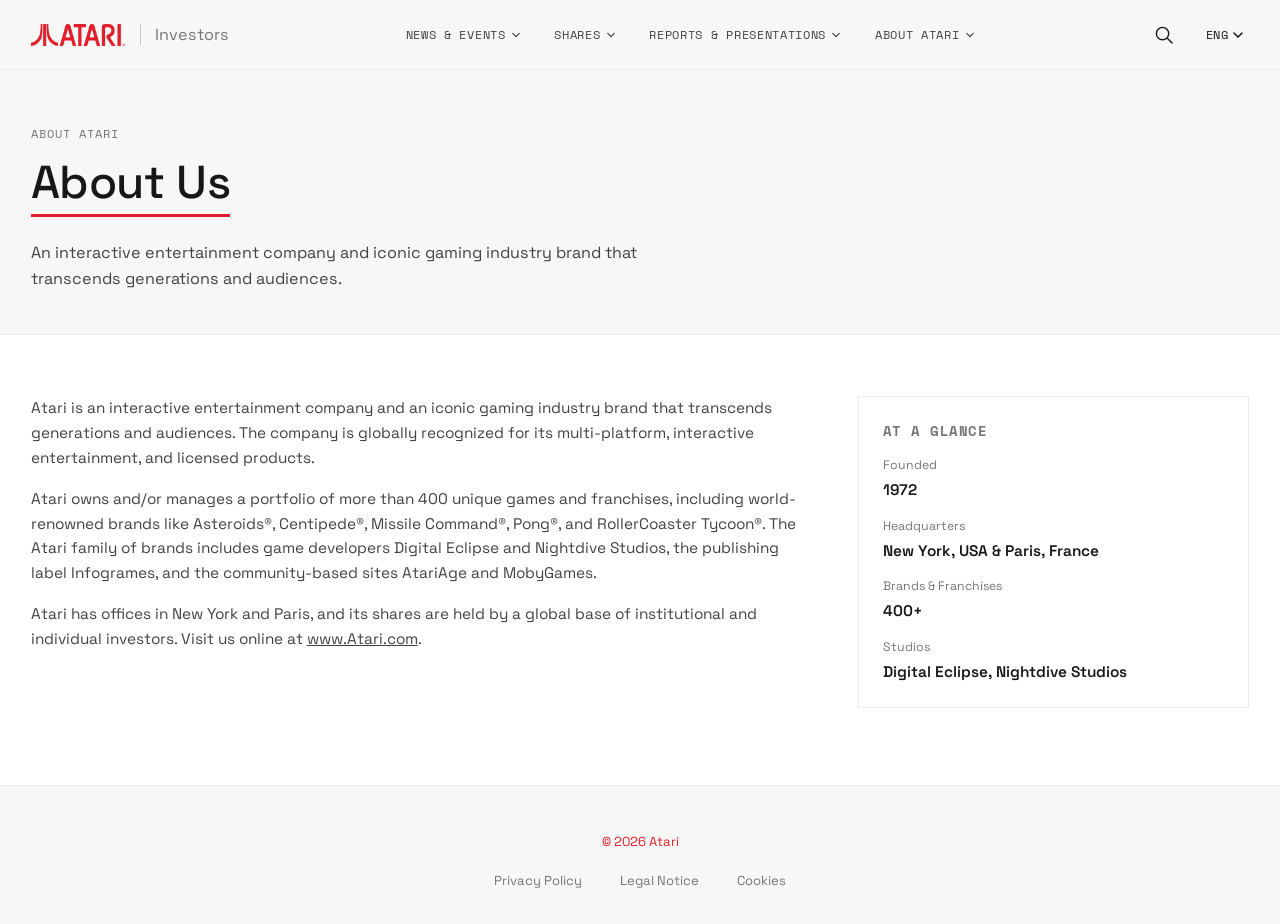
==== about-us.html @ 707bcf13 "Build out all nav destination pages, add interactive charts, and fix hero logo - Fixes the hero logo" ====
<!DOCTYPE html>
<html lang="en">
<head>
<meta charset="UTF-8">
<meta name="viewport" content="width=device-width, initial-scale=1">
<title>About Us | Atari Investors</title>
<meta name="description" content="About Atari — company overview, brands, and history.">
<link rel="preconnect" href="https://fonts.googleapis.com">
<link href="https://fonts.googleapis.com/css2?family=Space+Grotesk:wght@400;500;600&family=Space+Mono&display=swap" rel="stylesheet">
<link rel="stylesheet" href="assets/css/styles.css">
</head>
<body>

<header class="site-header" data-include="assets/partials/header.html"></header>

<main>
  <section class="page-banner">
    <div class="container">
      <p class="overline page-banner__eyebrow">About Atari</p>
      <h1>About Us</h1>
      <p class="lede">An interactive entertainment company and iconic gaming industry brand that transcends generations and audiences.</p>
    </div>
  </section>

  <section class="page-content">
    <div class="container content-grid">
      <div>
        <p>
          Atari is an interactive entertainment company and an iconic gaming industry brand that transcends
          generations and audiences. The company is globally recognized for its multi-platform, interactive
          entertainment, and licensed products.
        </p>
        <p>
          Atari owns and/or manages a portfolio of more than 400 unique games and franchises, including
          world-renowned brands like Asteroids&reg;, Centipede&reg;, Missile Command&reg;, Pong&reg;, and
          RollerCoaster Tycoon&reg;. The Atari family of brands includes game developers Digital Eclipse and
          Nightdive Studios, the publishing label Infogrames, and the community-based sites AtariAge and
          MobyGames.
        </p>
        <p>
          Atari has offices in New York and Paris, and its shares are held by a global base of institutional and
          individual investors. Visit us online at <a href="https://www.atari.com" target="_blank" rel="noopener">www.Atari.com</a>.
        </p>
      </div>
      <aside>
        <div class="info-card">
          <h3>At a Glance</h3>
          <dl>
            <dt>Founded</dt>
            <dd>1972</dd>
            <dt>Headquarters</dt>
            <dd>New York, USA &amp; Paris, France</dd>
            <dt>Brands &amp; Franchises</dt>
            <dd>400+</dd>
            <dt>Studios</dt>
            <dd>Digital Eclipse, Nightdive Studios</dd>
          </dl>
        </div>
      </aside>
    </div>
  </section>
</main>

<footer class="site-footer" data-include="assets/partials/footer.html"></footer>

<script src="assets/js/include.js"></script>
<script src="assets/js/main.js"></script>
</body>
</html>
---- assets/css/styles.css ----
/* ==========================================================================
   Atari Investor Relations — styles
   Tokens and rules sourced from the Atari.com Web Style Reference:
   Space Grotesk (body/headings, weight 500) + Space Mono (overlines/mono),
   black/white/grey carry layout, red is an accent (CTA/hover/live/sale),
   pill-shaped interactive elements (buttons 50px, inputs 40px, badges 4rem),
   square-cornered content cards, red-on-hover as the house interaction.
   ========================================================================== */

:root {
  --color-atari-red: #E01E2B;
  --color-black: #121212;
  --color-white: #FFFFFF;
  --color-off-white: #F7F7F5;
  --color-grey-100: #F5F5F5;
  --color-grey-150: #EDEDED;
  --color-grey-200: #C5C5C5;
  --color-grey-300: #666666;
  --color-grey-400: #2D2D2D;
  --color-grey-500: #757575;
  --color-grey-700: #424242;
  --color-ink: #171717;
  --color-gain: #1A7F37;
  --color-loss: #E01E2B;

  --font-body: 'Space Grotesk', sans-serif;
  --font-mono: 'Space Mono', monospace;

  --ease-house: cubic-bezier(0.22, 1, 0.36, 1);
  --max-width: 1600px;
}

* { box-sizing: border-box; }

html { font-size: clamp(15px, 10px + 0.42vw, 18px); }

body {
  margin: 0;
  font-family: var(--font-body);
  color: var(--color-ink);
  background: var(--color-white);
  line-height: 1.6;
  -webkit-font-smoothing: antialiased;
}

a { color: inherit; }

img { max-width: 100%; display: block; }

.container {
  max-width: var(--max-width);
  margin: 0 auto;
  padding: 0 2rem;
}

.overline {
  font-family: var(--font-mono);
  text-transform: uppercase;
  letter-spacing: 0.08em;
  font-size: 0.8125rem;
}

/* ---------------------------------- Header ------------------------------- */

.site-header {
  position: sticky;
  top: 0;
  z-index: 100;
  background: var(--color-off-white);
  border-bottom: 1px solid var(--color-grey-150);
}

.site-header__bar {
  max-width: var(--max-width);
  margin: 0 auto;
  padding: 0 2rem;
  display: flex;
  align-items: center;
  justify-content: space-between;
  height: 4.5rem;
  gap: 2rem;
}

.logo {
  display: flex;
  align-items: center;
  gap: 0.6rem;
  text-decoration: none;
  flex: 0 0 auto;
}

.logo__img { height: 22px; width: auto; }

.logo__divider {
  width: 1px;
  height: 1.4rem;
  background: var(--color-grey-200);
  margin: 0 0.35rem;
}

.logo__sub {
  font-size: 1.05rem;
  color: var(--color-grey-500);
  font-weight: 400;
}

.primary-nav {
  display: flex;
  align-items: center;
  gap: 2.25rem;
  flex: 1 1 auto;
  justify-content: center;
}

.primary-nav__item { position: static; }

.primary-nav__link {
  display: flex;
  align-items: center;
  gap: 0.4rem;
  background: none;
  border: 0;
  cursor: pointer;
  font-family: var(--font-mono);
  font-size: 0.75rem;
  letter-spacing: 0.06em;
  text-transform: uppercase;
  color: var(--color-grey-700);
  text-decoration: none;
  padding: 1.6rem 0;
  transition: color 0.3s var(--ease-house);
}

.primary-nav__link:hover,
.primary-nav__item.is-open .primary-nav__link {
  color: var(--color-atari-red);
}

.primary-nav__link .chev {
  width: 8px;
  height: 8px;
  transition: transform 0.3s var(--ease-house);
}

.primary-nav__item.is-open .chev { transform: rotate(180deg); }

.header-actions {
  display: flex;
  align-items: center;
  gap: 1.5rem;
  flex: 0 0 auto;
}

.icon-btn {
  background: none;
  border: 0;
  cursor: pointer;
  color: var(--color-ink);
  display: inline-flex;
  padding: 0.25rem;
  transition: color 0.3s var(--ease-house);
}

.icon-btn:hover { color: var(--color-atari-red); }

.lang-toggle {
  position: relative;
}

.lang-toggle__btn {
  background: none;
  border: 0;
  cursor: pointer;
  font-family: var(--font-mono);
  font-size: 0.75rem;
  letter-spacing: 0.06em;
  color: var(--color-ink);
  display: flex;
  align-items: center;
  gap: 0.3rem;
}

.lang-toggle__btn:hover { color: var(--color-atari-red); }

/* Mega menu panel */
.mega-menu {
  position: absolute;
  left: 0;
  top: 100%;
  width: 100%;
  background: var(--color-off-white);
  border-top: 1px solid var(--color-grey-150);
  border-bottom: 1px solid var(--color-grey-150);
  box-shadow: 0 12px 24px -12px rgba(0,0,0,0.12);
  opacity: 0;
  visibility: hidden;
  transform: translateY(-6px);
  transition: opacity 0.25s var(--ease-house), transform 0.25s var(--ease-house), visibility 0.25s;
}

.primary-nav__item.is-open .mega-menu {
  opacity: 1;
  visibility: visible;
  transform: translateY(0);
}

.mega-menu__inner {
  max-width: var(--max-width);
  margin: 0 auto;
  padding: 0.5rem 2rem 1rem;
}

.mega-menu__link {
  display: flex;
  align-items: center;
  justify-content: space-between;
  padding: 1rem 0;
  text-decoration: none;
  color: var(--color-ink);
  border-bottom: 1px solid var(--color-grey-150);
  font-size: 0.95rem;
  transition: color 0.3s var(--ease-house), padding-left 0.3s var(--ease-house);
}

.mega-menu__link:hover,
.mega-menu__link.is-current {
  color: var(--color-atari-red);
  padding-left: 0.35rem;
}

.mega-menu__link:last-child { border-bottom: 0; }

.mega-menu__link .chev-right { width: 7px; height: 7px; flex: 0 0 auto; }

.mega-menu__sub .mega-menu__link {
  padding-left: 1.25rem;
  color: var(--color-grey-500);
}

.lang-panel {
  position: absolute;
  right: 0;
  top: calc(100% + 1px);
  min-width: 220px;
  background: var(--color-off-white);
  border: 1px solid var(--color-grey-150);
  box-shadow: 0 12px 24px -12px rgba(0,0,0,0.15);
  opacity: 0;
  visibility: hidden;
  transform: translateY(-6px);
  transition: opacity 0.25s var(--ease-house), transform 0.25s var(--ease-house), visibility 0.25s;
}

.lang-toggle.is-open .lang-panel {
  opacity: 1;
  visibility: visible;
  transform: translateY(0);
}

.lang-panel__option {
  display: block;
  width: 100%;
  text-align: left;
  padding: 0.9rem 1.25rem;
  border: 0;
  background: none;
  cursor: pointer;
  font-family: var(--font-body);
  font-size: 0.95rem;
  border-bottom: 1px solid var(--color-grey-150);
}

.lang-panel__option:last-child { border-bottom: 0; }

.lang-panel__option.is-active {
  background: var(--color-black);
  color: var(--color-white);
}

.lang-panel__option:not(.is-active):hover { color: var(--color-atari-red); }

/* Hamburger toggle (mobile) */

.nav-toggle {
  display: none;
  flex-direction: column;
  justify-content: center;
  align-items: flex-end;
  gap: 5px;
  width: 26px;
  height: 20px;
  background: none;
  border: 0;
  cursor: pointer;
  padding: 0;
}

.nav-toggle span {
  display: block;
  width: 100%;
  height: 2px;
  background: var(--color-ink);
  transition: transform 0.3s var(--ease-house), opacity 0.3s var(--ease-house), width 0.3s var(--ease-house);
}

.nav-toggle[aria-expanded="true"] span:nth-child(1) { transform: translateY(7px) rotate(45deg); width: 100%; }
.nav-toggle[aria-expanded="true"] span:nth-child(2) { opacity: 0; }
.nav-toggle[aria-expanded="true"] span:nth-child(3) { transform: translateY(-7px) rotate(-45deg); width: 100%; }

/* Mobile nav drawer */

.mobile-nav {
  display: none;
}

.mobile-nav__inner {
  max-width: var(--max-width);
  margin: 0 auto;
  padding: 0.5rem 2rem 2rem;
}

.mobile-nav__item,
.mobile-nav__subitem {
  border-bottom: 1px solid var(--color-grey-150);
}

.mobile-nav__subitem { border-bottom: 0; }

.mobile-nav__item > summary,
.mobile-nav__subitem > summary {
  cursor: pointer;
  list-style: none;
  padding: 1.1rem 0;
  font-family: var(--font-mono);
  font-size: 0.8rem;
  letter-spacing: 0.06em;
  text-transform: uppercase;
  display: flex;
  align-items: center;
  justify-content: space-between;
  color: var(--color-grey-700);
}

.mobile-nav__item > summary::-webkit-details-marker,
.mobile-nav__subitem > summary::-webkit-details-marker { display: none; }

.mobile-nav__item > summary::after,
.mobile-nav__subitem > summary::after {
  content: '';
  width: 8px;
  height: 8px;
  border-right: 1.5px solid currentColor;
  border-bottom: 1.5px solid currentColor;
  transform: rotate(45deg);
  transition: transform 0.3s var(--ease-house);
  flex: 0 0 auto;
}

.mobile-nav__item[open] > summary,
.mobile-nav__subitem[open] > summary { color: var(--color-atari-red); }

.mobile-nav__item[open] > summary::after,
.mobile-nav__subitem[open] > summary::after { transform: rotate(225deg); }

.mobile-nav__panel {
  display: flex;
  flex-direction: column;
  padding-bottom: 0.75rem;
}

.mobile-nav__panel a,
.mobile-nav__lang {
  padding: 0.75rem 0;
  text-decoration: none;
  color: var(--color-ink);
  font-size: 0.95rem;
  border: 0;
  background: none;
  text-align: left;
  cursor: pointer;
  font-family: var(--font-body);
}

.mobile-nav__panel--sub a { padding-left: 1.25rem; color: var(--color-grey-500); }

.mobile-nav__lang.is-active { color: var(--color-atari-red); font-weight: 600; }

@media (hover: hover) {
  .mobile-nav__panel a:hover,
  .mobile-nav__lang:hover { color: var(--color-atari-red); }
}

/* ---------------------------------- Hero --------------------------------- */

.hero {
  background: var(--color-off-white);
  position: relative;
  overflow: hidden;
}

.hero__inner {
  max-width: var(--max-width);
  margin: 0 auto;
  padding: 4rem 2rem 3rem;
  display: grid;
  grid-template-columns: 1.1fr 0.9fr;
  align-items: center;
  gap: 2rem;
}

.hero__eyebrow {
  color: var(--color-grey-500);
  margin: 0 0 0.75rem;
}

.hero h1 {
  font-size: clamp(2.5rem, 2rem + 3vw, 4.5rem);
  font-weight: 500;
  line-height: 1.02;
  letter-spacing: -0.01em;
  margin: 0 0 1.25rem;
}

.hero p.lede {
  font-size: 1.15rem;
  color: var(--color-grey-700);
  max-width: 32ch;
  margin: 0;
}

.hero__mark { justify-self: center; }
.hero__mark img { width: 100%; max-width: 460px; height: auto; }

/* ---------------------------------- Mission ------------------------------ */

.mission {
  background: var(--color-black);
  color: var(--color-white);
  padding: 4rem 0;
}

.mission__inner {
  max-width: var(--max-width);
  margin: 0 auto;
  padding: 0 2rem;
  display: grid;
  grid-template-columns: 0.9fr 2fr;
  gap: 2rem;
  align-items: start;
}

.mission h2 {
  font-size: 2rem;
  font-weight: 500;
  margin: 0;
}

.mission p {
  margin: 0;
  color: var(--color-grey-200);
  font-size: 1rem;
}

.mission a { color: var(--color-white); text-decoration: underline; transition: color 0.3s var(--ease-house); }
.mission a:hover { color: var(--color-atari-red); }

/* ---------------------------------- Sections ------------------------------ */

section.block { padding: 5rem 0; }

.section-heading {
  font-size: 2rem;
  font-weight: 500;
  margin: 0 0 2.5rem;
  letter-spacing: -0.01em;
}

/* Financial results */

.financial-results__grid {
  display: grid;
  grid-template-columns: 1fr 1fr;
  gap: 2rem;
  align-items: stretch;
}

.financial-results__media img,
.financial-results__media .placeholder {
  width: 100%;
  height: 320px;
  background: var(--color-grey-200);
  object-fit: cover;
}

.financial-results__quote {
  font-style: italic;
  color: var(--color-grey-700);
  margin: 1.25rem 0 0.5rem;
  font-size: 1rem;
  line-height: 1.5;
}

.financial-results__quote-author {
  font-style: normal;
  font-weight: 600;
  display: block;
  margin-top: 0.25rem;
}

.panel-red {
  background: var(--color-atari-red);
  color: var(--color-white);
  padding: 2.25rem 2rem;
  display: flex;
  flex-direction: column;
  justify-content: space-between;
}

.panel-red ul {
  margin: 0 0 1.5rem;
  padding-left: 1.1rem;
  font-size: 0.95rem;
  line-height: 1.7;
}

.panel-red ul li { margin-bottom: 0.75rem; }
.panel-red ul li:last-child { margin-bottom: 0; }

.doc-link {
  display: flex;
  align-items: center;
  gap: 0.6rem;
  text-decoration: none;
  color: inherit;
  font-family: var(--font-mono);
  font-size: 0.75rem;
  letter-spacing: 0.05em;
  text-transform: uppercase;
  padding: 0.75rem 0;
  border-top: 1px solid rgba(255,255,255,0.25);
  transition: opacity 0.3s var(--ease-house);
}

.doc-link:first-of-type { border-top: 1px solid rgba(255,255,255,0.25); margin-top: 0.5rem; }
.doc-link:hover { opacity: 0.75; }
.doc-link svg { flex: 0 0 auto; }

.panel-red .doc-link { border-top-color: rgba(255,255,255,0.3); }

/* Investor updates cards */

.news-grid {
  display: grid;
  grid-template-columns: repeat(2, 1fr);
  gap: 2.5rem;
}

.news-card__tag {
  color: var(--color-atari-red);
  font-family: var(--font-mono);
  font-size: 0.75rem;
  letter-spacing: 0.06em;
  text-transform: uppercase;
  display: block;
  margin-bottom: 0.5rem;
}

.news-card__title {
  font-size: 1.15rem;
  font-weight: 600;
  text-transform: uppercase;
  margin: 0 0 0.4rem;
}

.news-card__date {
  font-family: var(--font-mono);
  font-size: 0.75rem;
  color: var(--color-grey-500);
  display: block;
  margin-bottom: 1rem;
}

.news-card__media {
  height: 260px;
  background: var(--color-grey-200);
  margin-bottom: 1.25rem;
}

.news-card__body {
  color: var(--color-ink);
  font-size: 0.95rem;
  margin: 0 0 1rem;
}

.read-more {
  display: inline-flex;
  align-items: center;
  gap: 0.5rem;
  font-family: var(--font-mono);
  font-size: 0.75rem;
  letter-spacing: 0.05em;
  text-transform: uppercase;
  text-decoration: none;
  color: var(--color-ink);
  transition: color 0.3s var(--ease-house);
}

.read-more:hover { color: var(--color-atari-red); }

/* Events banner */

.events-banner {
  background: var(--color-atari-red);
  color: var(--color-white);
  padding: 3rem 0;
}

.events-banner h2 {
  font-size: 1.5rem;
  font-weight: 600;
  margin: 0 0 1rem;
}

.events-banner p {
  margin: 0 0 1.5rem;
  max-width: 60ch;
  font-size: 1rem;
}

.events-banner .doc-link { border-top: 0; padding: 0; display: inline-flex; }

/* Key priorities */

.priorities {
  background: var(--color-black);
  color: var(--color-white);
  padding: 5rem 0;
}

.priorities .section-heading { color: var(--color-white); }

.priorities__grid {
  display: grid;
  grid-template-columns: repeat(3, 1fr);
  gap: 1.5rem;
}

.priorities__card {
  padding: 1.75rem;
  font-size: 0.9rem;
  line-height: 1.7;
}

.priorities__card--accent {
  background: var(--color-atari-red);
  color: var(--color-white);
}

.priorities__card--plain {
  border: 1px solid var(--color-grey-700);
  color: var(--color-grey-200);
}

/* Footer */

.site-footer {
  background: var(--color-off-white);
  border-top: 1px solid var(--color-grey-150);
  padding: 3rem 0 2rem;
  text-align: center;
}

.site-footer__copy {
  color: var(--color-atari-red);
  font-size: 0.85rem;
  margin: 0 0 1rem;
}

.site-footer__links {
  display: flex;
  justify-content: center;
  gap: 2.5rem;
  list-style: none;
  padding: 0;
  margin: 0;
}

.site-footer__links a {
  text-decoration: none;
  color: var(--color-grey-500);
  font-size: 0.85rem;
  transition: color 0.3s var(--ease-house);
}

.site-footer__links a:hover { color: var(--color-atari-red); }

/* ---------------------------------- Page banner (sub-pages) --------------- */

.page-banner {
  background: var(--color-off-white);
  border-bottom: 1px solid var(--color-grey-150);
  padding: 3.5rem 0 2.75rem;
}

.page-banner__eyebrow { color: var(--color-grey-500); margin: 0 0 0.9rem; }

.page-banner h1 {
  display: inline-block;
  font-size: clamp(2rem, 1.5rem + 2vw, 3rem);
  font-weight: 500;
  letter-spacing: -0.01em;
  line-height: 1.05;
  margin: 0 0 0.6rem;
  padding-bottom: 0.5rem;
  border-bottom: 3px solid var(--color-atari-red);
}

.page-banner p.lede {
  color: var(--color-grey-700);
  max-width: 62ch;
  margin: 0.9rem 0 0;
  font-size: 1.05rem;
}

.page-content { padding: 4rem 0 5rem; }
.page-content + .page-content { padding-top: 0; }

.subsection-heading {
  font-size: 1.4rem;
  font-weight: 600;
  margin: 0 0 1.5rem;
}

/* ---------------------------------- Pill buttons --------------------------- */

.pill-btn {
  display: inline-flex;
  align-items: center;
  gap: 0.45rem;
  padding: 0.6rem 1.3rem;
  border-radius: 50px;
  background: var(--color-black);
  color: var(--color-white);
  font-family: var(--font-mono);
  font-size: 0.75rem;
  text-transform: uppercase;
  letter-spacing: 0.04em;
  text-decoration: none;
  border: 1px solid var(--color-black);
  cursor: pointer;
  transition: background-color 0.3s var(--ease-house), color 0.3s var(--ease-house), border-color 0.3s var(--ease-house);
}

.pill-btn:hover { background-color: var(--color-atari-red); border-color: var(--color-atari-red); }

.pill-btn--ghost {
  background: transparent;
  color: var(--color-ink);
  border-color: var(--color-ink);
}

.pill-btn--ghost:hover { background: var(--color-atari-red); border-color: var(--color-atari-red); color: var(--color-white); }

.pill-btn--sm { padding: 0.45rem 1rem; font-size: 0.7rem; }

/* ---------------------------------- Doc list -------------------------------- */

.doc-list { display: flex; flex-direction: column; }

.doc-row {
  display: flex;
  align-items: center;
  justify-content: space-between;
  gap: 1.5rem;
  padding: 1.35rem 0;
  border-bottom: 1px solid var(--color-grey-150);
  flex-wrap: wrap;
}

.doc-row__meta { display: flex; flex-direction: column; gap: 0.3rem; min-width: 220px; }

.doc-row__title { font-weight: 600; font-size: 1rem; }

.doc-row__date {
  font-family: var(--font-mono);
  font-size: 0.72rem;
  color: var(--color-grey-500);
  text-transform: uppercase;
  letter-spacing: 0.05em;
}

.doc-row__actions { display: flex; gap: 0.6rem; flex-wrap: wrap; }

/* ---------------------------------- Stat tiles ------------------------------ */

.stat-grid {
  display: grid;
  grid-template-columns: repeat(auto-fit, minmax(170px, 1fr));
  gap: 1px;
  background: var(--color-grey-150);
  border: 1px solid var(--color-grey-150);
  margin-bottom: 2.5rem;
}

.stat-tile {
  background: var(--color-white);
  padding: 1.5rem 1.5rem 1.35rem;
  display: flex;
  flex-direction: column;
  gap: 0.4rem;
}

.stat-tile__label {
  font-family: var(--font-mono);
  font-size: 0.7rem;
  text-transform: uppercase;
  letter-spacing: 0.05em;
  color: var(--color-grey-500);
}

.stat-tile__value { font-size: 1.75rem; font-weight: 600; font-variant-numeric: tabular-nums; letter-spacing: -0.01em; }

.stat-tile__delta { font-size: 0.85rem; font-family: var(--font-mono); font-variant-numeric: tabular-nums; }
.stat-tile__delta.is-up { color: var(--color-gain); }
.stat-tile__delta.is-down { color: var(--color-loss); }

/* ---------------------------------- Chart card ------------------------------ */

.chart-card {
  background: var(--color-white);
  border: 1px solid var(--color-grey-150);
  padding: 1.75rem;
  margin-bottom: 2rem;
}

.chart-card__head {
  display: flex;
  justify-content: space-between;
  align-items: flex-start;
  flex-wrap: wrap;
  gap: 1rem;
  margin-bottom: 1.5rem;
}

.chart-card__title { font-size: 1.15rem; font-weight: 600; margin: 0 0 0.3rem; }
.chart-card__subtitle { font-size: 0.85rem; color: var(--color-grey-500); margin: 0; }

.range-toggle { display: flex; gap: 0.4rem; flex-wrap: wrap; }

.range-btn {
  font-family: var(--font-mono);
  font-size: 0.72rem;
  letter-spacing: 0.03em;
  padding: 0.4rem 0.95rem;
  border-radius: 50px;
  border: 1px solid var(--color-grey-200);
  background: transparent;
  color: var(--color-grey-700);
  cursor: pointer;
  transition: background-color 0.3s var(--ease-house), color 0.3s var(--ease-house), border-color 0.3s var(--ease-house);
}

.range-btn.is-active { background: var(--color-black); color: var(--color-white); border-color: var(--color-black); }
.range-btn:hover:not(.is-active) { border-color: var(--color-atari-red); color: var(--color-atari-red); }

.chart-canvas-wrap { position: relative; width: 100%; height: 360px; }
.chart-canvas-wrap canvas { width: 100% !important; height: 100% !important; display: block; }

.chart-tooltip {
  position: absolute;
  pointer-events: none;
  background: var(--color-black);
  color: var(--color-white);
  font-family: var(--font-mono);
  font-size: 0.72rem;
  line-height: 1.5;
  padding: 0.55rem 0.75rem;
  transform: translate(-50%, -100%);
  white-space: nowrap;
  opacity: 0;
  transition: opacity 0.15s var(--ease-house);
  top: 0;
  left: 0;
  z-index: 5;
}

.chart-tooltip.is-visible { opacity: 1; }

.chart-disclaimer {
  font-family: var(--font-mono);
  font-size: 0.72rem;
  color: var(--color-grey-500);
  margin: 1rem 0 0;
}

.chart-legend { display: flex; gap: 1.25rem; flex-wrap: wrap; margin-top: 1.25rem; font-size: 0.82rem; }
.chart-legend__item { display: flex; align-items: center; gap: 0.5rem; color: var(--color-grey-700); }
.chart-legend__swatch { width: 10px; height: 10px; flex: 0 0 auto; }

.chart-grid-2 { display: grid; grid-template-columns: 1fr 1fr; gap: 2rem; }

/* ---------------------------------- Data tables ----------------------------- */

.table-scroll { overflow-x: auto; margin-bottom: 1rem; }

.data-table { border-collapse: collapse; width: 100%; font-size: 0.9rem; min-width: 560px; }

.data-table th,
.data-table td {
  text-align: left;
  padding: 0.85rem 1rem;
  border-bottom: 1px solid var(--color-grey-150);
  white-space: nowrap;
}

.data-table th {
  font-weight: 500;
  font-family: var(--font-mono);
  font-size: 0.68rem;
  text-transform: uppercase;
  letter-spacing: 0.05em;
  color: var(--color-grey-500);
}

.data-table td { font-variant-numeric: tabular-nums; }
.data-table td.is-up { color: var(--color-gain); }
.data-table td.is-down { color: var(--color-loss); }

/* ---------------------------------- Content grids --------------------------- */

.content-grid {
  display: grid;
  grid-template-columns: 2fr 1fr;
  gap: 3rem;
  align-items: start;
}

.content-grid p { margin: 0 0 1.1rem; color: var(--color-grey-700); }
.content-grid p:last-child { margin-bottom: 0; }

.info-card {
  border: 1px solid var(--color-grey-150);
  padding: 1.5rem;
}

.info-card h3 {
  font-size: 0.9rem;
  font-weight: 600;
  margin: 0 0 0.9rem;
  text-transform: uppercase;
  letter-spacing: 0.04em;
  font-family: var(--font-mono);
  color: var(--color-grey-500);
}

.info-card dl { margin: 0; }
.info-card dt { font-size: 0.8rem; color: var(--color-grey-500); margin: 0.9rem 0 0.15rem; }
.info-card dt:first-child { margin-top: 0; }
.info-card dd { margin: 0; font-weight: 600; }

/* ---------------------------------- Team grid -------------------------------- */

.team-grid {
  display: grid;
  grid-template-columns: repeat(auto-fit, minmax(220px, 1fr));
  gap: 2rem 1.5rem;
}

.team-card__photo { width: 100%; height: 220px; background: var(--color-grey-200); }
.team-card__name { font-weight: 600; margin: 1rem 0 0.15rem; font-size: 1.02rem; }
.team-card__role {
  font-family: var(--font-mono);
  font-size: 0.72rem;
  color: var(--color-grey-500);
  text-transform: uppercase;
  letter-spacing: 0.05em;
}

/* ---------------------------------- Timeline -------------------------------- */

.timeline__item {
  display: grid;
  grid-template-columns: 150px 1fr;
  gap: 1.5rem;
  padding: 1.35rem 0;
  border-bottom: 1px solid var(--color-grey-150);
}

.timeline__date { font-family: var(--font-mono); font-size: 0.8rem; color: var(--color-atari-red); font-weight: 600; }
.timeline__body h4 { margin: 0 0 0.35rem; font-size: 1rem; font-weight: 600; }
.timeline__body p { margin: 0; color: var(--color-grey-700); font-size: 0.92rem; }

/* ---------------------------------- Contact ---------------------------------- */

.contact-grid { display: grid; grid-template-columns: 1fr 1fr; gap: 2rem; }

.contact-card { border: 1px solid var(--color-grey-150); padding: 2rem; }
.contact-card h3 { margin: 0 0 1.25rem; font-size: 1.1rem; font-weight: 600; }
.contact-card__row { display: flex; justify-content: space-between; gap: 1rem; padding: 0.75rem 0; border-bottom: 1px solid var(--color-grey-150); }
.contact-card__row:last-child { border-bottom: 0; }
.contact-card__label { color: var(--color-grey-500); font-size: 0.85rem; }
.contact-card__value { font-weight: 600; text-align: right; }
.contact-card__value a { text-decoration: none; color: var(--color-ink); }
.contact-card__value a:hover { color: var(--color-atari-red); }

/* ---------------------------------- Responsive ---------------------------- */

@media (max-width: 960px) {
  .primary-nav { display: none; }
  .nav-toggle { display: flex; }
  .mobile-nav {
    position: fixed;
    top: 4.5rem;
    left: 0;
    right: 0;
    bottom: 0;
    z-index: 90;
    background: var(--color-off-white);
    overflow-y: auto;
    transform: translateY(-8px);
    opacity: 0;
    visibility: hidden;
    transition: opacity 0.25s var(--ease-house), transform 0.25s var(--ease-house), visibility 0.25s;
  }
  .mobile-nav.is-open {
    display: block;
    opacity: 1;
    visibility: visible;
    transform: translateY(0);
  }
  .hero__inner { grid-template-columns: 1fr; text-align: center; }
  .hero p.lede { margin: 0 auto; }
  .mission__inner { grid-template-columns: 1fr; }
  .financial-results__grid { grid-template-columns: 1fr; }
  .news-grid { grid-template-columns: 1fr; }
  .priorities__grid { grid-template-columns: 1fr; }
  .content-grid { grid-template-columns: 1fr; }
  .chart-grid-2 { grid-template-columns: 1fr; }
  .contact-grid { grid-template-columns: 1fr; }
  .timeline__item { grid-template-columns: 1fr; gap: 0.35rem; }
  .doc-row { flex-direction: column; align-items: flex-start; }
}
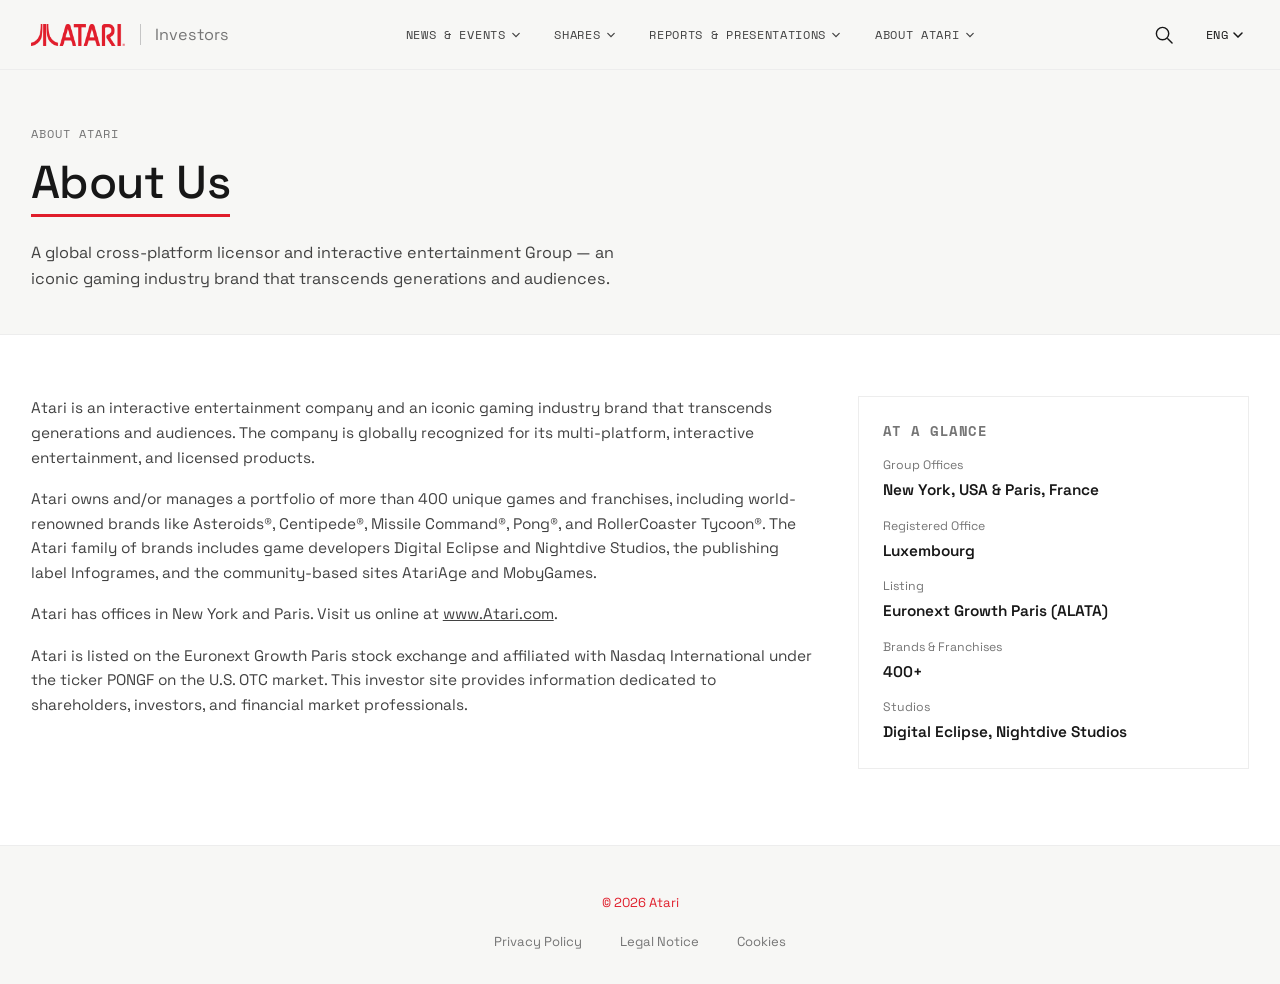
==== commit 52f4ba13: "Replace placeholder content with real Atari SA investor content Sources the text content of atari-in" ====
--- a/about-us.html
+++ b/about-us.html
@@ -18,7 +18,7 @@
     <div class="container">
       <p class="overline page-banner__eyebrow">About Atari</p>
       <h1>About Us</h1>
-      <p class="lede">An interactive entertainment company and iconic gaming industry brand that transcends generations and audiences.</p>
+      <p class="lede">A global cross-platform licensor and interactive entertainment Group &mdash; an iconic gaming industry brand that transcends generations and audiences.</p>
     </div>
   </section>
 
@@ -38,18 +38,24 @@
           MobyGames.
         </p>
         <p>
-          Atari has offices in New York and Paris, and its shares are held by a global base of institutional and
-          individual investors. Visit us online at <a href="https://www.atari.com" target="_blank" rel="noopener">www.Atari.com</a>.
+          Atari has offices in New York and Paris. Visit us online at <a href="https://www.atari.com" target="_blank" rel="noopener">www.Atari.com</a>.
+        </p>
+        <p>
+          Atari is listed on the Euronext Growth Paris stock exchange and affiliated with Nasdaq International
+          under the ticker PONGF on the U.S. OTC market. This investor site provides information dedicated to
+          shareholders, investors, and financial market professionals.
         </p>
       </div>
       <aside>
         <div class="info-card">
           <h3>At a Glance</h3>
           <dl>
-            <dt>Founded</dt>
-            <dd>1972</dd>
-            <dt>Headquarters</dt>
+            <dt>Group Offices</dt>
             <dd>New York, USA &amp; Paris, France</dd>
+            <dt>Registered Office</dt>
+            <dd>Luxembourg</dd>
+            <dt>Listing</dt>
+            <dd>Euronext Growth Paris (ALATA)</dd>
             <dt>Brands &amp; Franchises</dt>
             <dd>400+</dd>
             <dt>Studios</dt>
--- a/assets/css/styles.css
+++ b/assets/css/styles.css
@@ -953,6 +953,19 @@
   color: var(--color-grey-500);
 }
 
+.notice-box {
+  background: var(--color-grey-100);
+  border-left: 3px solid var(--color-atari-red);
+  padding: 1.25rem 1.5rem;
+  font-size: 0.85rem;
+  color: var(--color-grey-700);
+  line-height: 1.6;
+  margin-bottom: 2.5rem;
+}
+
+.notice-box p { margin: 0 0 0.75rem; }
+.notice-box p:last-child { margin-bottom: 0; }
+
 .info-card dl { margin: 0; }
 .info-card dt { font-size: 0.8rem; color: var(--color-grey-500); margin: 0.9rem 0 0.15rem; }
 .info-card dt:first-child { margin-top: 0; }
@@ -975,6 +988,26 @@
   text-transform: uppercase;
   letter-spacing: 0.05em;
 }
+
+.board-grid {
+  display: grid;
+  grid-template-columns: repeat(auto-fit, minmax(340px, 1fr));
+  gap: 2.5rem;
+}
+
+.board-card { display: flex; gap: 1.5rem; }
+.board-card__photo { flex: 0 0 110px; height: 110px; background: var(--color-grey-200); }
+.board-card__name { font-weight: 600; margin: 0 0 0.15rem; font-size: 1.05rem; }
+.board-card__role {
+  font-family: var(--font-mono);
+  font-size: 0.7rem;
+  color: var(--color-atari-red);
+  text-transform: uppercase;
+  letter-spacing: 0.05em;
+  margin: 0 0 0.6rem;
+}
+.board-card__bio { font-size: 0.85rem; color: var(--color-grey-700); line-height: 1.55; margin: 0 0 0.5rem; }
+.board-card__meta { font-size: 0.75rem; color: var(--color-grey-500); font-family: var(--font-mono); margin: 0; }
 
 /* ---------------------------------- Timeline -------------------------------- */
 
